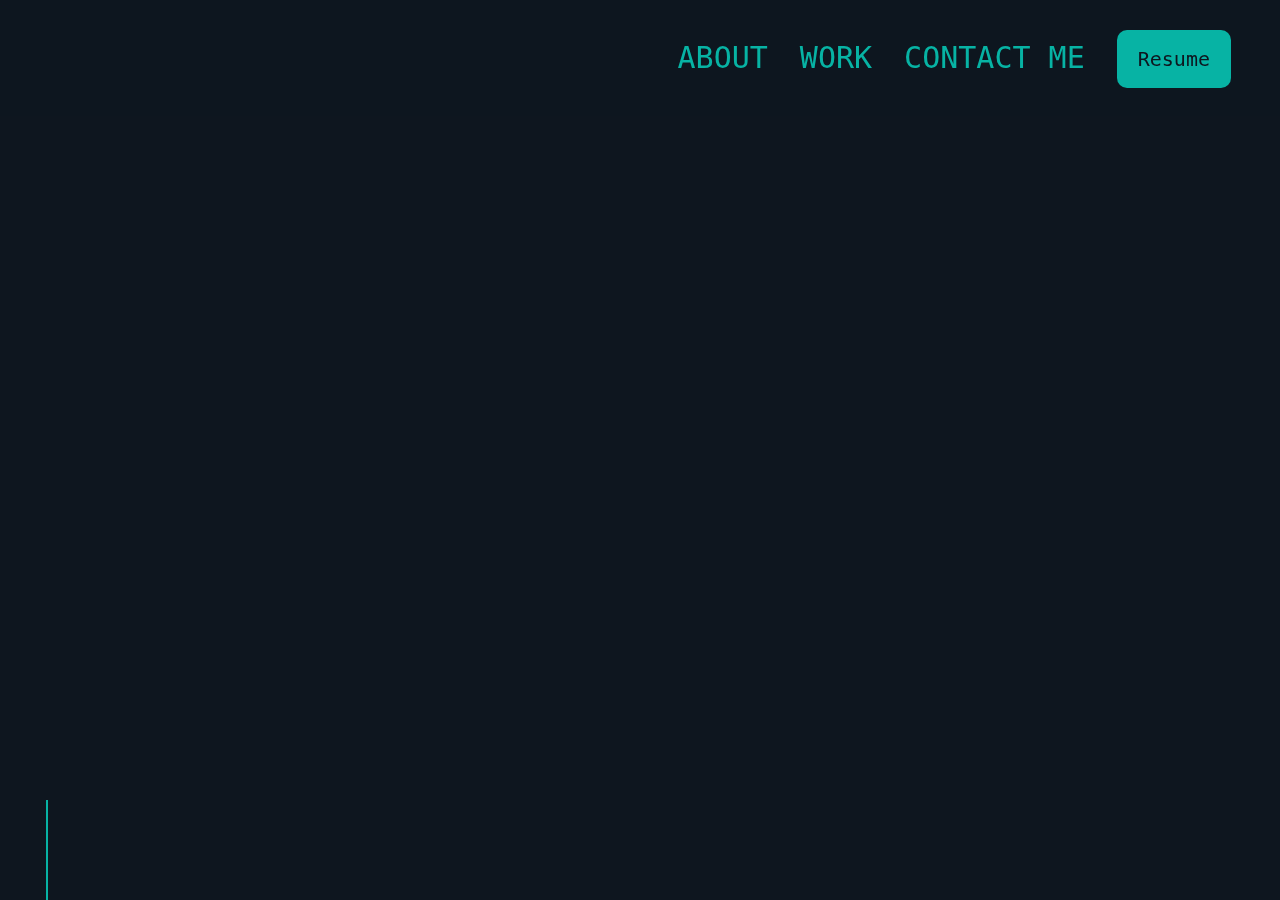
==== index.html @ 0bf62bd9 "Initial commit" ====
<!DOCTYPE html>
<html>
    <head>
        <link rel="import" href="imports/bootstrap_style.html">
        <link rel="stylesheet" href="style/style_full.css">
    </head>
    <body>
        <div id="header"></div>

        <div id="footer"></div>


        <!-- scripts go at the end of the body -->
        <script src="https://code.jquery.com/jquery-3.7.1.min.js"></script>
        <link ref="import" href="imports/bootstrap_js.html">
        <script>
            $(document).ready(function(){
                $("#header").load("header.html");
                $("#footer").load("footer.html");
            });
        </script>
    </body>
</html>
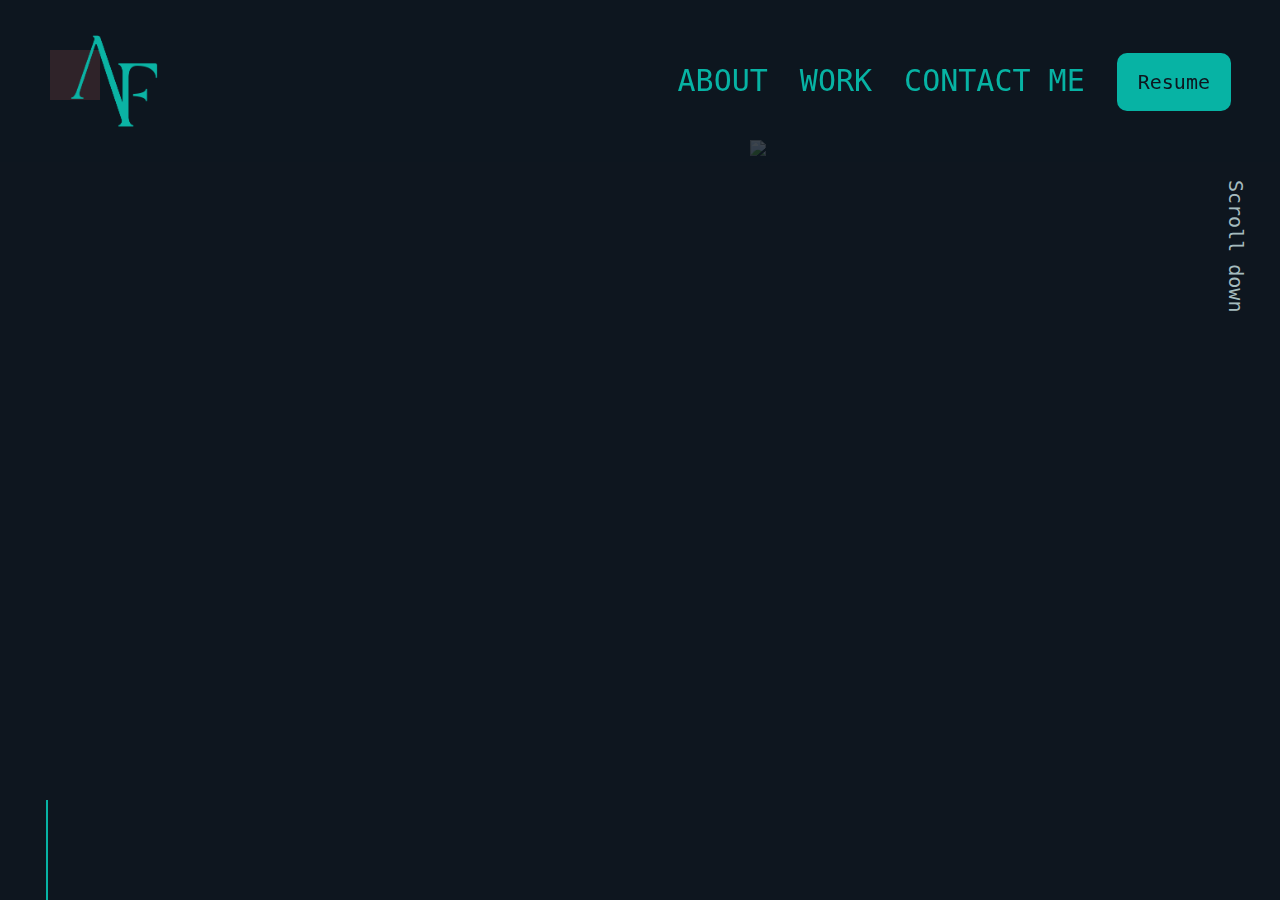
==== commit fc2526bc: "home" ====
--- a/index.html
+++ b/index.html
@@ -6,6 +6,37 @@
     </head>
     <body>
         <div id="header"></div>
+
+        <div class="container-fluid px-0 documento" role="document">
+            <div class="content">
+                <div class="box" id="yellowBox"></div>
+                <div class="box" id="redBox"></div>
+
+
+                <section class="scroll-section first-section">
+                    <div class="container homepage home-wrapper">
+                      <div class="row">
+                        <div class="col-md-7 col-12 order-md-0 order-1 d-flex flex-column justify-content-center">
+                          <h1 class="txt_primary mt-3 mb-3">Hi, I'm Alberto.</h1>
+                          <h5 id="textCarousel" class="subtitle">WEB DEVELOPER</h5>
+                          <div class="contact-btn-wrapper home-btn-wrapper">
+                            <a class="home-btn" href="/contact-me">Contact me</a>
+                          </div>
+                        </div>
+                        <div class="col-md-5 col-12 order-md-1 order-0">
+                          <img decoding="async" class="img-fluid" src="http://albertoformaggio.netsons.org/wp-content/uploads/2023/08/laptop-wave.webp">
+                        </div>
+                      </div>
+                    </div>
+                    <div class="scroll-container d-none d-lg-block">
+                      <div>
+                        <div class="scroll-msg">Scroll down</div>
+                        <noscript><img decoding="async" class="img-fluid scroll-img" src="http://albertoformaggio.netsons.org/wp-content/uploads/2022/08/freccia_giu.png"></noscript><img decoding="async" class=" lazy  img-fluid scroll-img" src='data:image/svg+xml,%3Csvg%20xmlns=%22http://www.w3.org/2000/svg%22%20viewBox=%220%200%20%20%22%3E%3C/svg%3E' data-src="http://albertoformaggio.netsons.org/wp-content/uploads/2022/08/freccia_giu.png">
+                      </div>
+                    </div>
+                </section>
+            </div>
+        </div>
 
         <div id="footer"></div>
 
@@ -18,6 +49,43 @@
                 $("#header").load("header.html");
                 $("#footer").load("footer.html");
             });
+
+            $(document).ready(function () {
+                $('body').addClass('loaded');
+            });
+        </script>
+
+        <script src="scripts/animate_boxes.js" type="text/javascript"></script>
+
+        <script>
+            $(document).ready(function(){
+            var words = ['WEB DEVELOPER','AI ADDICTED' , 'DREAMER', 'TRAVELER', 'COMPUTER ENGINEER', 'PROBLEM SOLVER'];
+            new AnimatedText(document.getElementById('textCarousel'),words,4000,20);
+            });
+
+
+            function AnimatedText(target,texts,changeInterval,updateInterval,onTextChanged){
+            var currentText=0;
+            var areaText=texts[0];
+            this.t1=setInterval(function(){
+                var c=parseInt(Math.random()*Math.max(texts[currentText].length,areaText.length));
+                var s=texts[currentText][c];
+                if(typeof s == 'undefined') s=" ";
+                while(areaText.length<c) areaText+=" ";
+                var newText=(areaText.slice(0,c)+s+areaText.slice(c+1)).trim();
+                var diff=!(newText==areaText);
+                areaText=newText;
+                if(onTextChanged&&diff) onTextChanged();
+                target.innerHTML=areaText.length==0?"&nbsp;":areaText;
+            }.bind(this),updateInterval?updateInterval:50);
+            this.t2=setInterval(function(){
+                currentText=parseInt(Math.random()*texts.length);
+            }.bind(this),changeInterval?changeInterval:4000);
+            }
+            AnimatedText.prototype={
+            constructor:AnimatedText,
+            stop:function(){clearInterval(this.t1);clearInterval(this.t2);}
+            };
         </script>
     </body>
 </html>--- a/style/style_full.css
+++ b/style/style_full.css
@@ -14776,12 +14776,13 @@
     left: -102%;
     z-index: 3;
     width: 100%;
+    font-size: 2.5rem;
 }
 
 .top-menu {
     color: white;
     background-color: var(--primaryc);
-    height: 200px;
+    height: 400px;
 }
 
 .hamburger-menu.active {
@@ -14801,13 +14802,13 @@
 
 .bar {
     display: block;
-    width: 40px;
-    margin: 5px 0;
+    width: 90px;
+    margin: 10px 0;
     -webkit-transition: all 0.3s ease;
     -o-transition: all 0.3s ease;
     transition: all 0.3s ease;
     background-color: white;
-    height: 3px;
+    height: 5px;
 }
 
 .hamburger.active .bar:nth-child(2) {
@@ -14815,15 +14816,15 @@
 }
 
 .hamburger.active .bar:nth-child(1) {
-    -webkit-transform: translateY(13px) rotate(45deg);
-    -o-transform: translateY(13px) rotate(45deg);
-    transform: translateY(13px) rotate(45deg);
+    -webkit-transform: translateY(25px) rotate(45deg);
+    -o-transform: translateY(25px) rotate(45deg);
+    transform: translateY(25px) rotate(45deg);
 }
 
 .hamburger.active .bar:nth-child(3) {
-    -webkit-transform: translateY(-13px) rotate(-45deg);
-    -o-transform: translateY(-13px) rotate(-45deg);
-    transform: translateY(-13px) rotate(-45deg);
+    -webkit-transform: translateY(-25px) rotate(-45deg);
+    -o-transform: translateY(-25px) rotate(-45deg);
+    transform: translateY(-25px) rotate(-45deg);
 }
 
 .home-wrapper h1 {
@@ -15033,7 +15034,7 @@
 
 .social-sidebar {
     width: 30px;
-    height: 200px;
+    height: 100px;
 }
 
 .left-sidebar .vertical-line {
@@ -15105,7 +15106,7 @@
 }
 @media (max-width: 1000px) {
     .logo {
-        height: 5.625rem;
+        height: 12rem;
     }
 }
 
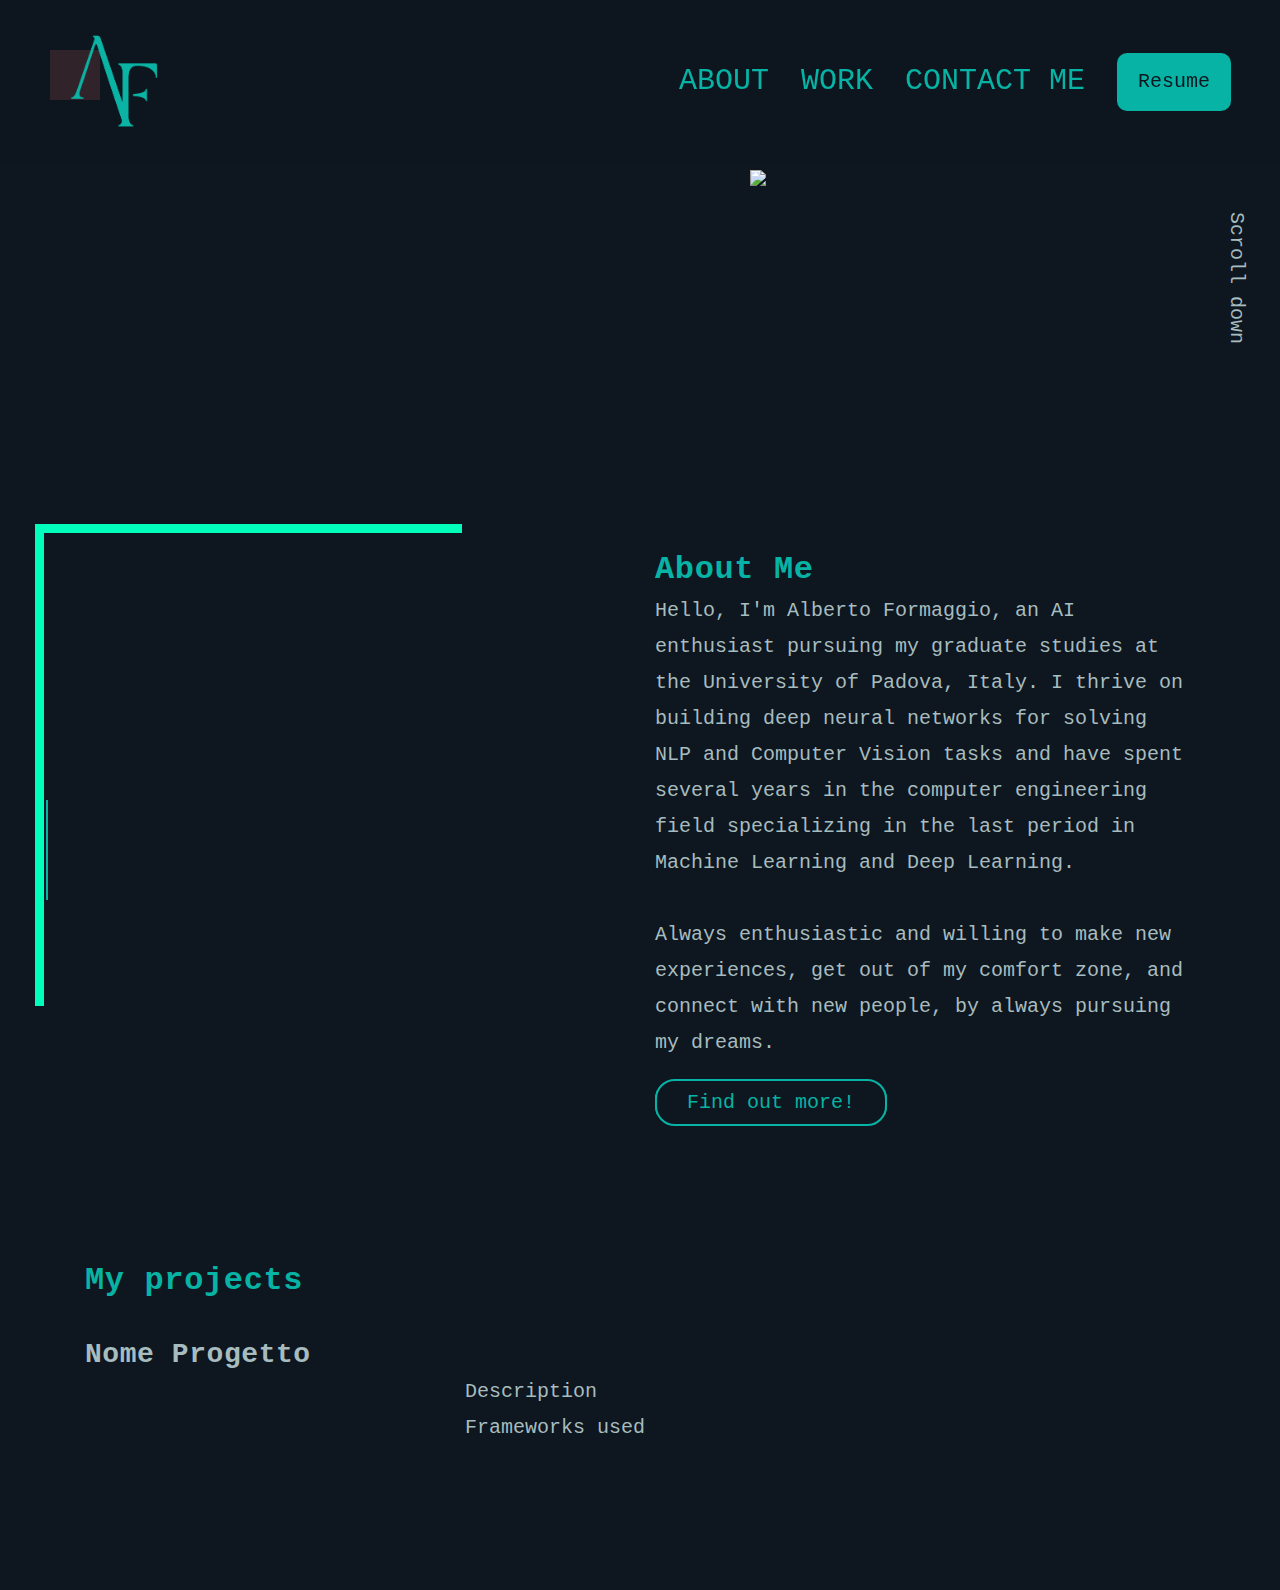
==== commit 196d664c: "Added new project section" ====
--- a/index.html
+++ b/index.html
@@ -35,6 +35,51 @@
                       </div>
                     </div>
                 </section>
+
+                <section class="scroll-section">
+                    <div class="container homepage">
+                      <div class="row">
+                        <div class="col-md-6 col-12 home-picture pb-4 pb-lg-0">
+                          <noscript><img decoding="async" src="http://albertoformaggio.netsons.org/wp-content/uploads/2023/08/AlbertoFormaggio.webp" class="img-fluid rounded-lg" loading="lazy"></noscript><img decoding="async" src='data:image/svg+xml,%3Csvg%20xmlns=%22http://www.w3.org/2000/svg%22%20viewBox=%220%200%20%20%22%3E%3C/svg%3E' data-src="http://albertoformaggio.netsons.org/wp-content/uploads/2023/08/AlbertoFormaggio.webp" class=" lazy  img-fluid rounded-lg" loading="lazy">
+                        </div>
+                        <div class="col-md-6 col-12 about-home d-flex flex-column justify-content-between">
+                          <h4 class="txt_primary">About Me</h4>
+                          <div>Hello, I'm Alberto Formaggio, an AI enthusiast pursuing my graduate studies at the University of Padova, Italy. I thrive on building deep neural networks for solving NLP and Computer Vision tasks and have spent several years in the computer engineering field specializing in the last period in Machine Learning and Deep Learning. <br />
+                <br />
+                Always enthusiastic and willing to make new experiences, get out of my comfort zone, and connect with new people, by always pursuing my dreams.</div>
+                          <div class="contact-btn-wrapper mt-3 mt-lg-4">
+                            <a class="home-btn" href="/about">Find out more!</a>
+                          </div>
+                        </div>
+                      </div>
+                    </div>
+                  </section>
+
+                  <section class="scroll-section">
+                    <div class="container homepage">
+                      <h4 class="txt_primary mb-5">My projects</h4>
+                        <div class="row">
+                          <div class="col-12">
+                            <h5>Nome Progetto</h5>
+                          </div>
+                          <div class="col-12 col-md-4">
+                            <img src="" class="img-fluid">
+                          </div>
+                          <div class="col-12 col-md-8">
+                            <div class="row">
+                              <div class="col-12">
+                                Description
+                              </div>
+                            </div>
+                            <div class="row">
+                              <div class="col-12">
+                                Frameworks used
+                              </div>
+                            </div>
+                          </div>
+                        </div>                          
+                    </div>
+                  </section>
             </div>
         </div>
 
@@ -48,10 +93,6 @@
             $(document).ready(function(){
                 $("#header").load("header.html");
                 $("#footer").load("footer.html");
-            });
-
-            $(document).ready(function () {
-                $('body').addClass('loaded');
             });
         </script>
 
@@ -87,5 +128,19 @@
             stop:function(){clearInterval(this.t1);clearInterval(this.t2);}
             };
         </script>
+
+        <script src="https://cdnjs.cloudflare.com/ajax/libs/scrollify/1.0.21/jquery.scrollify.min.js"></script>
+        <!--<script>
+
+            if($(window).width() >= 1100) {
+            $(function () {
+                $.scrollify({
+                section: "section",
+                offset: -150,
+                });
+            });
+            }
+
+        </script>-->
     </body>
 </html>--- a/style/style_full.css
+++ b/style/style_full.css
@@ -14685,11 +14685,13 @@
 }
 
 /* ############################° HOMEPAGE ############################### */
-@media (min-width: 800px) {
+@media (max-width: 1000px) {
     .home-wrapper {
         margin-top: 10%;
     }
-
+}
+
+@media (min-width: 1000px) {
     section {
         position: relative;
     }
@@ -14841,7 +14843,7 @@
     transform: translateY(300%);
 }
 
-.loaded .home-wrapper * {
+.documento .home-wrapper * {
     -webkit-animation: slideIn 0.6s cubic-bezier(0.54, 0.46, 0.54, 0.94) 1s forwards;
     -o-animation: slideIn 0.6s cubic-bezier(0.54, 0.46, 0.54, 0.94) 1s forwards;
     animation: slideIn 0.6s cubic-bezier(0.54, 0.46, 0.54, 0.94) 1s forwards;
@@ -15094,11 +15096,22 @@
     position: relative;
 }
 
-@media (max-width: 1000px) {
-    .scroll-section {
-        padding-bottom: 100px;
-    }
-}
+.scroll-section{
+    margin-bottom: 4rem;
+}
+
+@media (min-width: 768px){
+    .scroll-section{
+        margin-bottom: 6rem;
+    }
+}
+
+@media (min-width: 1024px){
+    .scroll-section{
+        margin-bottom: 9rem;
+    }
+}
+
 @media (min-width: 1000px) {
     .logo {
         height: 8.125rem;
@@ -15110,4 +15123,16 @@
     }
 }
 
+.first-section{padding-top:10rem}
+
+@media (max-width:1000px){.first-section{padding-top:7rem}}
+
 /*# sourceMappingURL=main.css.map*/
+
+.projects-list{
+    list-style: none;
+    margin: 0;
+    padding: 0;
+}
+
+
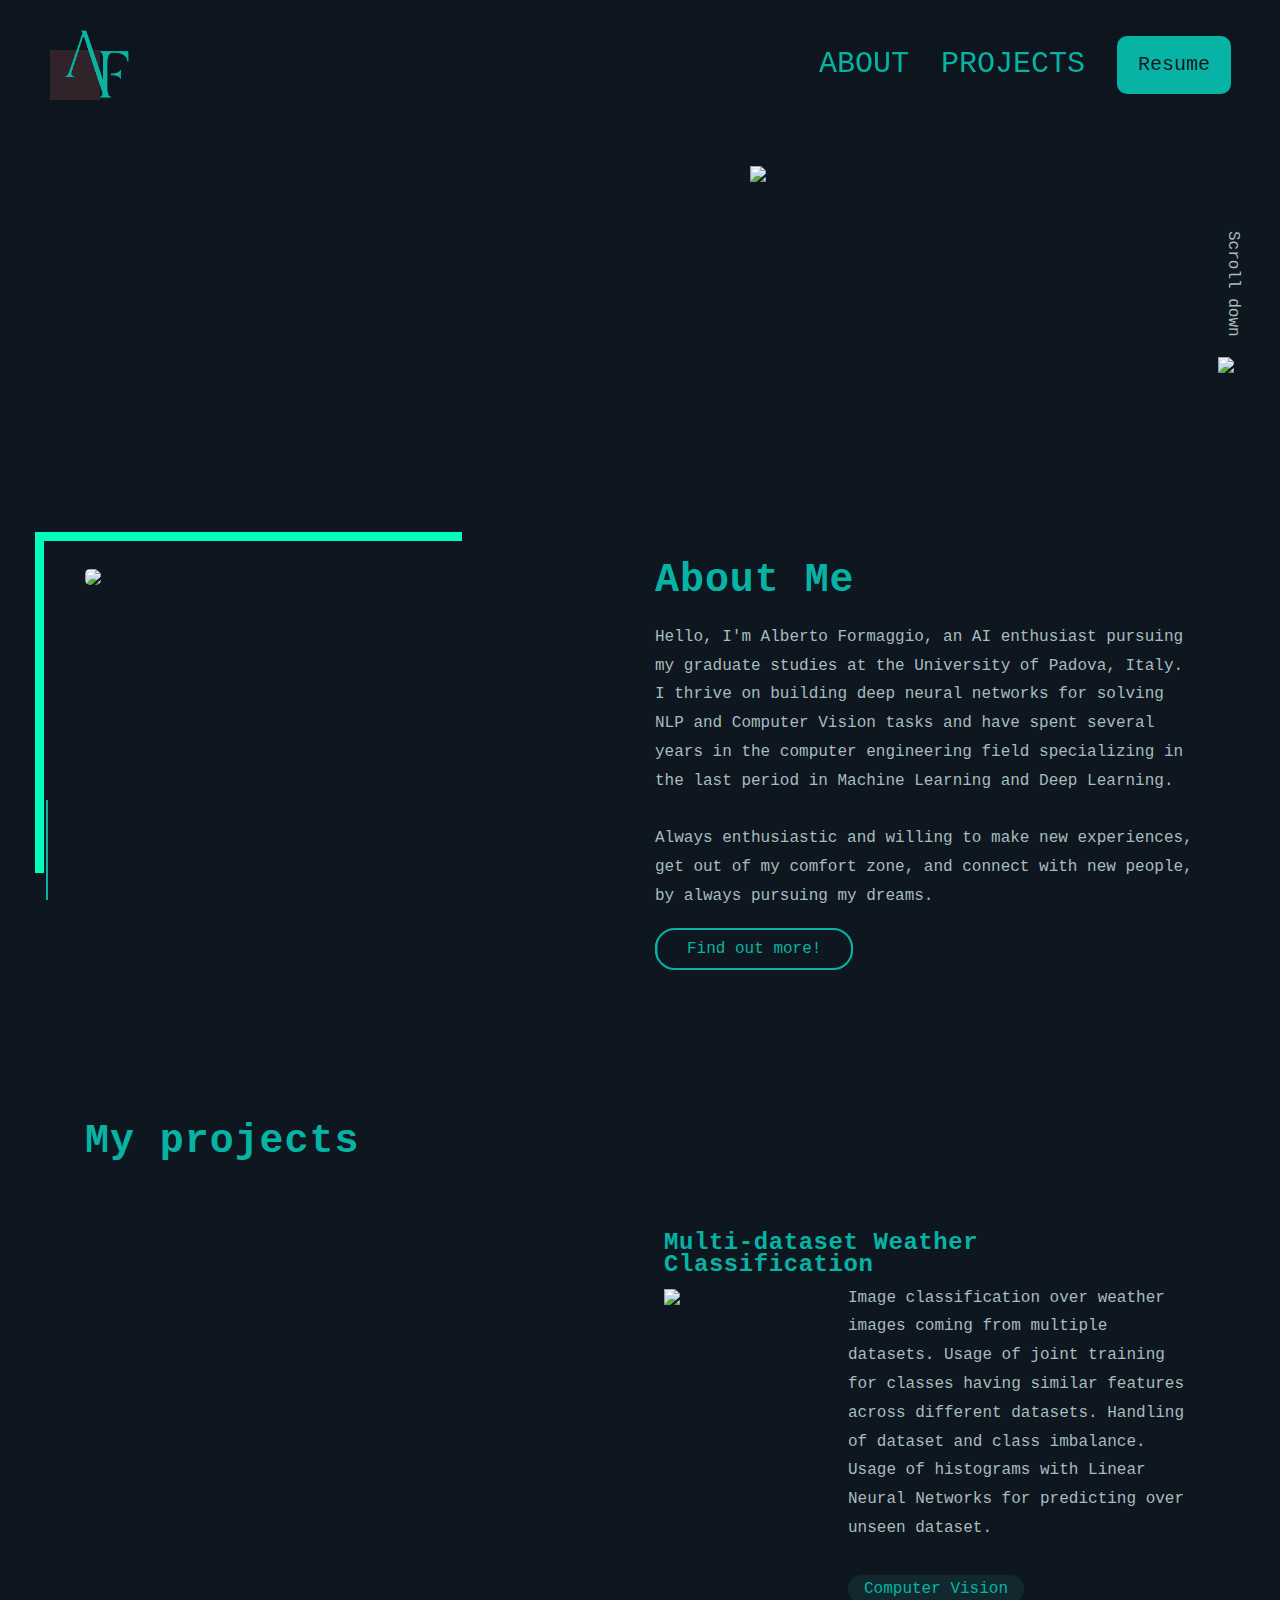
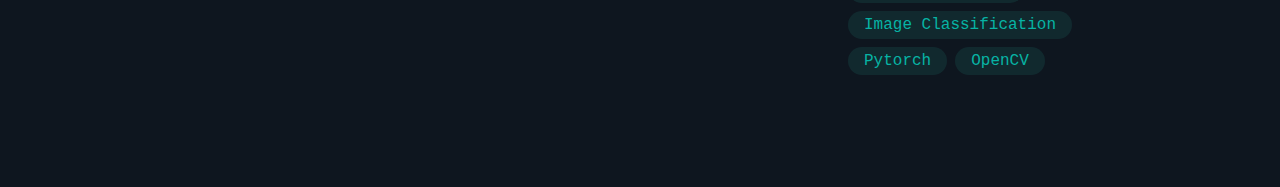
==== commit e65adc2c: "Added about page" ====
--- a/index.html
+++ b/index.html
@@ -1,10 +1,12 @@
 <!DOCTYPE html>
 <html>
     <head>
+        <meta name="viewport" content="width=device-width, initial-scale=1">
         <link rel="import" href="imports/bootstrap_style.html">
+        <link ref="import" href="imports/bootstrap_js.html">
         <link rel="stylesheet" href="style/style_full.css">
     </head>
-    <body>
+    <body class="font-sans">
         <div id="header"></div>
 
         <div class="container-fluid px-0 documento" role="document">
@@ -15,71 +17,89 @@
 
                 <section class="scroll-section first-section">
                     <div class="container homepage home-wrapper">
-                      <div class="row">
-                        <div class="col-md-7 col-12 order-md-0 order-1 d-flex flex-column justify-content-center">
-                          <h1 class="txt_primary mt-3 mb-3">Hi, I'm Alberto.</h1>
-                          <h5 id="textCarousel" class="subtitle">WEB DEVELOPER</h5>
-                          <div class="contact-btn-wrapper home-btn-wrapper">
-                            <a class="home-btn" href="/contact-me">Contact me</a>
-                          </div>
+                        <div class="row">
+                            <div class="col-md-7 col-12 order-md-0 order-1 d-flex flex-column justify-content-center">
+                                <h1 class="txt_primary mt-3 mb-3">Hi, I'm Alberto.</h1>
+                                <h5 id="textCarousel" class="subtitle">WEB DEVELOPER</h5>
+                                <div class="contact-btn-wrapper home-btn-wrapper">
+                                    <a class="home-btn" href="/contact-me">Contact me</a>
+                                </div>
+                            </div>
+                            <div class="col-md-5 col-12 order-md-1 order-0">
+                                <img decoding="async" class="img-fluid" src="resources/wave-drawing.webp">
+                            </div>
                         </div>
-                        <div class="col-md-5 col-12 order-md-1 order-0">
-                          <img decoding="async" class="img-fluid" src="http://albertoformaggio.netsons.org/wp-content/uploads/2023/08/laptop-wave.webp">
-                        </div>
-                      </div>
                     </div>
                     <div class="scroll-container d-none d-lg-block">
-                      <div>
-                        <div class="scroll-msg">Scroll down</div>
-                        <noscript><img decoding="async" class="img-fluid scroll-img" src="http://albertoformaggio.netsons.org/wp-content/uploads/2022/08/freccia_giu.png"></noscript><img decoding="async" class=" lazy  img-fluid scroll-img" src='data:image/svg+xml,%3Csvg%20xmlns=%22http://www.w3.org/2000/svg%22%20viewBox=%220%200%20%20%22%3E%3C/svg%3E' data-src="http://albertoformaggio.netsons.org/wp-content/uploads/2022/08/freccia_giu.png">
-                      </div>
+                        <div>
+                            <div class="scroll-msg">Scroll down</div>
+                            <noscript><img decoding="async" class="img-fluid scroll-img"
+                                           src="resources/freccia-giu.png"></noscript>
+                            <img decoding="async" class=" lazy  img-fluid scroll-img" src='resources/freccia-giu.png'
+                                 data-src="resources/freccia-giu.png">
+                        </div>
                     </div>
                 </section>
 
                 <section class="scroll-section">
                     <div class="container homepage">
-                      <div class="row">
-                        <div class="col-md-6 col-12 home-picture pb-4 pb-lg-0">
-                          <noscript><img decoding="async" src="http://albertoformaggio.netsons.org/wp-content/uploads/2023/08/AlbertoFormaggio.webp" class="img-fluid rounded-lg" loading="lazy"></noscript><img decoding="async" src='data:image/svg+xml,%3Csvg%20xmlns=%22http://www.w3.org/2000/svg%22%20viewBox=%220%200%20%20%22%3E%3C/svg%3E' data-src="http://albertoformaggio.netsons.org/wp-content/uploads/2023/08/AlbertoFormaggio.webp" class=" lazy  img-fluid rounded-lg" loading="lazy">
+                        <div class="row">
+                            <div class="col-md-6 col-12 home-picture pb-4 pb-lg-0">
+                                <img decoding="async" src="resources/AlbertoFormaggiofoto.webp"
+                                     class="img-fluid rounded-lg" loading="lazy">
+                            </div>
+                            <div class="col-md-6 col-12 about-home d-flex flex-column justify-content-between">
+                                <h3 class="txt_primary mb-4">About Me</h3>
+                                <div>Hello, I'm Alberto Formaggio, an AI enthusiast pursuing my graduate studies at the
+                                    University of Padova, Italy. I thrive on building deep neural networks for solving
+                                    NLP and Computer Vision tasks and have spent several years in the computer
+                                    engineering field specializing in the last period in Machine Learning and Deep
+                                    Learning. <br/>
+                                    <br/>
+                                    Always enthusiastic and willing to make new experiences, get out of my comfort zone,
+                                    and connect with new people, by always pursuing my dreams.
+                                </div>
+                                <div class="contact-btn-wrapper mt-3 mt-lg-4">
+                                    <a class="home-btn" href="about.html">Find out more!</a>
+                                </div>
+                            </div>
                         </div>
-                        <div class="col-md-6 col-12 about-home d-flex flex-column justify-content-between">
-                          <h4 class="txt_primary">About Me</h4>
-                          <div>Hello, I'm Alberto Formaggio, an AI enthusiast pursuing my graduate studies at the University of Padova, Italy. I thrive on building deep neural networks for solving NLP and Computer Vision tasks and have spent several years in the computer engineering field specializing in the last period in Machine Learning and Deep Learning. <br />
-                <br />
-                Always enthusiastic and willing to make new experiences, get out of my comfort zone, and connect with new people, by always pursuing my dreams.</div>
-                          <div class="contact-btn-wrapper mt-3 mt-lg-4">
-                            <a class="home-btn" href="/about">Find out more!</a>
-                          </div>
+                    </div>
+                </section>
+
+                <section class="scroll-section mb-5">
+                    <div class="container homepage">
+                        <h3 class="txt_primary mb-5">My projects</h3>
+
+                        <!-- START OF COLUMN 1 -->
+                        <div class="row">
+                            <div class="col-12 col-md-6 px-4">
+                                <div id="project_1"></div>
+                            </div>
+                            <div class="col-12 col-md-6 px-4">
+                                <div id="project_2"></div>
+                            </div>
                         </div>
-                      </div>
+
+                        <div class="row">
+                            <div class="col-12 col-md-6 px-4">
+                                <div id="project_3"></div>
+                            </div>
+                            <div class="col-12 col-md-6 px-4">
+                                <div id="project_4"></div>
+                            </div>
+                        </div>
+
+                        <div class="row">
+                            <div class="col-12 col-md-6 px-4">
+                                <div id="project_5"></div>
+                            </div>
+                            <div class="col-12 col-md-6 px-4">
+                                <div id="project_6"></div>
+                            </div>
+                        </div>
                     </div>
-                  </section>
-
-                  <section class="scroll-section">
-                    <div class="container homepage">
-                      <h4 class="txt_primary mb-5">My projects</h4>
-                        <div class="row">
-                          <div class="col-12">
-                            <h5>Nome Progetto</h5>
-                          </div>
-                          <div class="col-12 col-md-4">
-                            <img src="" class="img-fluid">
-                          </div>
-                          <div class="col-12 col-md-8">
-                            <div class="row">
-                              <div class="col-12">
-                                Description
-                              </div>
-                            </div>
-                            <div class="row">
-                              <div class="col-12">
-                                Frameworks used
-                              </div>
-                            </div>
-                          </div>
-                        </div>                          
-                    </div>
-                  </section>
+                </section>
             </div>
         </div>
 
@@ -88,44 +108,53 @@
 
         <!-- scripts go at the end of the body -->
         <script src="https://code.jquery.com/jquery-3.7.1.min.js"></script>
-        <link ref="import" href="imports/bootstrap_js.html">
         <script>
-            $(document).ready(function(){
+            $(document).ready(function () {
                 $("#header").load("header.html");
                 $("#footer").load("footer.html");
+                $("#project_1").load("index_subsections/project_1.html");
+                $("#project_2").load("index_subsections/project_2.html");
+                $("#project_3").load("index_subsections/project_3.html");
+                $("#project_4").load("index_subsections/project_4.html");
+                $("#project_5").load("index_subsections/project_5.html");
+                $("#project_6").load("index_subsections/project_6.html");
             });
         </script>
 
         <script src="scripts/animate_boxes.js" type="text/javascript"></script>
 
         <script>
-            $(document).ready(function(){
-            var words = ['WEB DEVELOPER','AI ADDICTED' , 'DREAMER', 'TRAVELER', 'COMPUTER ENGINEER', 'PROBLEM SOLVER'];
-            new AnimatedText(document.getElementById('textCarousel'),words,4000,20);
+            $(document).ready(function () {
+                var words = ['AI ADDICTED', 'DREAMER', 'COMPUTER ENGINEER', 'PROBLEM SOLVER', 'DATA SCIENTIST'];
+                new AnimatedText(document.getElementById('textCarousel'), words, 4000, 20);
             });
 
 
-            function AnimatedText(target,texts,changeInterval,updateInterval,onTextChanged){
-            var currentText=0;
-            var areaText=texts[0];
-            this.t1=setInterval(function(){
-                var c=parseInt(Math.random()*Math.max(texts[currentText].length,areaText.length));
-                var s=texts[currentText][c];
-                if(typeof s == 'undefined') s=" ";
-                while(areaText.length<c) areaText+=" ";
-                var newText=(areaText.slice(0,c)+s+areaText.slice(c+1)).trim();
-                var diff=!(newText==areaText);
-                areaText=newText;
-                if(onTextChanged&&diff) onTextChanged();
-                target.innerHTML=areaText.length==0?"&nbsp;":areaText;
-            }.bind(this),updateInterval?updateInterval:50);
-            this.t2=setInterval(function(){
-                currentText=parseInt(Math.random()*texts.length);
-            }.bind(this),changeInterval?changeInterval:4000);
+            function AnimatedText(target, texts, changeInterval, updateInterval, onTextChanged) {
+                var currentText = 0;
+                var areaText = texts[0];
+                this.t1 = setInterval(function () {
+                    var c = parseInt(Math.random() * Math.max(texts[currentText].length, areaText.length));
+                    var s = texts[currentText][c];
+                    if (typeof s == 'undefined') s = " ";
+                    while (areaText.length < c) areaText += " ";
+                    var newText = (areaText.slice(0, c) + s + areaText.slice(c + 1)).trim();
+                    var diff = !(newText == areaText);
+                    areaText = newText;
+                    if (onTextChanged && diff) onTextChanged();
+                    target.innerHTML = areaText.length == 0 ? "&nbsp;" : areaText;
+                }.bind(this), updateInterval ? updateInterval : 50);
+                this.t2 = setInterval(function () {
+                    currentText = parseInt(Math.random() * texts.length);
+                }.bind(this), changeInterval ? changeInterval : 4000);
             }
-            AnimatedText.prototype={
-            constructor:AnimatedText,
-            stop:function(){clearInterval(this.t1);clearInterval(this.t2);}
+
+            AnimatedText.prototype = {
+                constructor: AnimatedText,
+                stop: function () {
+                    clearInterval(this.t1);
+                    clearInterval(this.t2);
+                }
             };
         </script>
 
--- a/style/style_full.css
+++ b/style/style_full.css
@@ -73,8 +73,8 @@
 body {
     margin: 0;
     font-family: -apple-system, BlinkMacSystemFont, "Segoe UI", Roboto, "Helvetica Neue", Arial, "Noto Sans", sans-serif, "Apple Color Emoji", "Segoe UI Emoji", "Segoe UI Symbol", "Noto Color Emoji";
-    font-size: 20px;
-    font-weight: 500;
+    font-size: 1rem;
+    font-weight: 400;
     line-height: 1.8;
     color: #515468;
     text-align: left;
@@ -13761,7 +13761,7 @@
     font-style: normal;
     font-weight: 400;
     font-size: 20px;
-    line-height: 45px;
+    line-height: 30px;
 }
 
 /* line 5, resources/assets/styles/components/_comments.scss */
@@ -13951,6 +13951,7 @@
     height: inherit;
 }
 
+
 * {
     font-family: "Zilla Slab", monospace !important;
 }
@@ -14053,14 +14054,14 @@
     border-radius: 50%;
     z-index: 5;
     text-align: center;
-    padding-top: 8px;
+    padding-top: 0.8rem;
     border: solid 1px var(--primaryc);
 }
 
 .timeline li .mycard {
     position: relative;
     bottom: 15px;
-    width: 400px;
+    width: 500px;
     color: var(--background) !important;
     border-radius: 10px;
 }
@@ -14118,7 +14119,7 @@
     }
 }
 .timeline li:nth-child(even) .mycard {
-    left: -460px;
+    left: -560px;
 }
 
 .timeline li:nth-child(even) .mycard::before {
@@ -14778,13 +14779,13 @@
     left: -102%;
     z-index: 3;
     width: 100%;
-    font-size: 2.5rem;
+    font-size: 1.5rem;
 }
 
 .top-menu {
     color: white;
     background-color: var(--primaryc);
-    height: 400px;
+    height: 250px;
 }
 
 .hamburger-menu.active {
@@ -14804,13 +14805,13 @@
 
 .bar {
     display: block;
-    width: 90px;
-    margin: 10px 0;
+    width: 60px;
+    margin: 7px 0;
     -webkit-transition: all 0.3s ease;
     -o-transition: all 0.3s ease;
     transition: all 0.3s ease;
     background-color: white;
-    height: 5px;
+    height: 3px;
 }
 
 .hamburger.active .bar:nth-child(2) {
@@ -14818,15 +14819,15 @@
 }
 
 .hamburger.active .bar:nth-child(1) {
-    -webkit-transform: translateY(25px) rotate(45deg);
-    -o-transform: translateY(25px) rotate(45deg);
-    transform: translateY(25px) rotate(45deg);
+    -webkit-transform: translateY(15px) rotate(45deg);
+    -o-transform: translateY(15px) rotate(45deg);
+    transform: translateY(15px) rotate(45deg);
 }
 
 .hamburger.active .bar:nth-child(3) {
-    -webkit-transform: translateY(-25px) rotate(-45deg);
-    -o-transform: translateY(-25px) rotate(-45deg);
-    transform: translateY(-25px) rotate(-45deg);
+    -webkit-transform: translateY(-19px) rotate(-45deg);
+    -o-transform: translateY(-19px) rotate(-45deg);
+    transform: translateY(-19.px) rotate(-45deg);
 }
 
 .home-wrapper h1 {
@@ -15097,35 +15098,30 @@
 }
 
 .scroll-section{
-    margin-bottom: 4rem;
+    margin-bottom: 7rem;
 }
 
 @media (min-width: 768px){
     .scroll-section{
-        margin-bottom: 6rem;
+        margin-bottom: 8rem;
     }
 }
 
 @media (min-width: 1024px){
     .scroll-section{
-        margin-bottom: 9rem;
+        margin-bottom: 10rem;
     }
 }
 
 @media (min-width: 1000px) {
     .logo {
-        height: 8.125rem;
-    }
-}
-@media (max-width: 1000px) {
-    .logo {
-        height: 12rem;
+        height: 6rem;
     }
 }
 
 .first-section{padding-top:10rem}
 
-@media (max-width:1000px){.first-section{padding-top:7rem}}
+@media (max-width:1000px){.first-section{padding-top:5rem}}
 
 /*# sourceMappingURL=main.css.map*/
 
@@ -15135,4 +15131,40 @@
     padding: 0;
 }
 
-
+.no-style-list{
+    list-style: none;
+    margin: 0;
+    padding: 0;
+}
+
+.skill-object{
+    line-height: 1.25rem;
+    background-color: rgba(45, 212, 191, .1);
+    border-radius: 9999px;
+}
+
+.project-box:hover{
+    box-shadow: 0 0 8px 8px rgba(148,163,184,0.1);
+    transform: translateY(-5px) translateX(-5px);
+    border-radius: 20px;
+    background-color: #151c26;
+}
+
+a.fill-div {
+    display: block;
+    height: 100%;
+    width: 100%;
+    text-decoration: none;
+}
+
+a.nostyle:link {
+    text-decoration: inherit;
+    color: inherit;
+    cursor: pointer;
+}
+
+a.nostyle:visited {
+    text-decoration: inherit;
+    color: inherit;
+    cursor: pointer;
+}
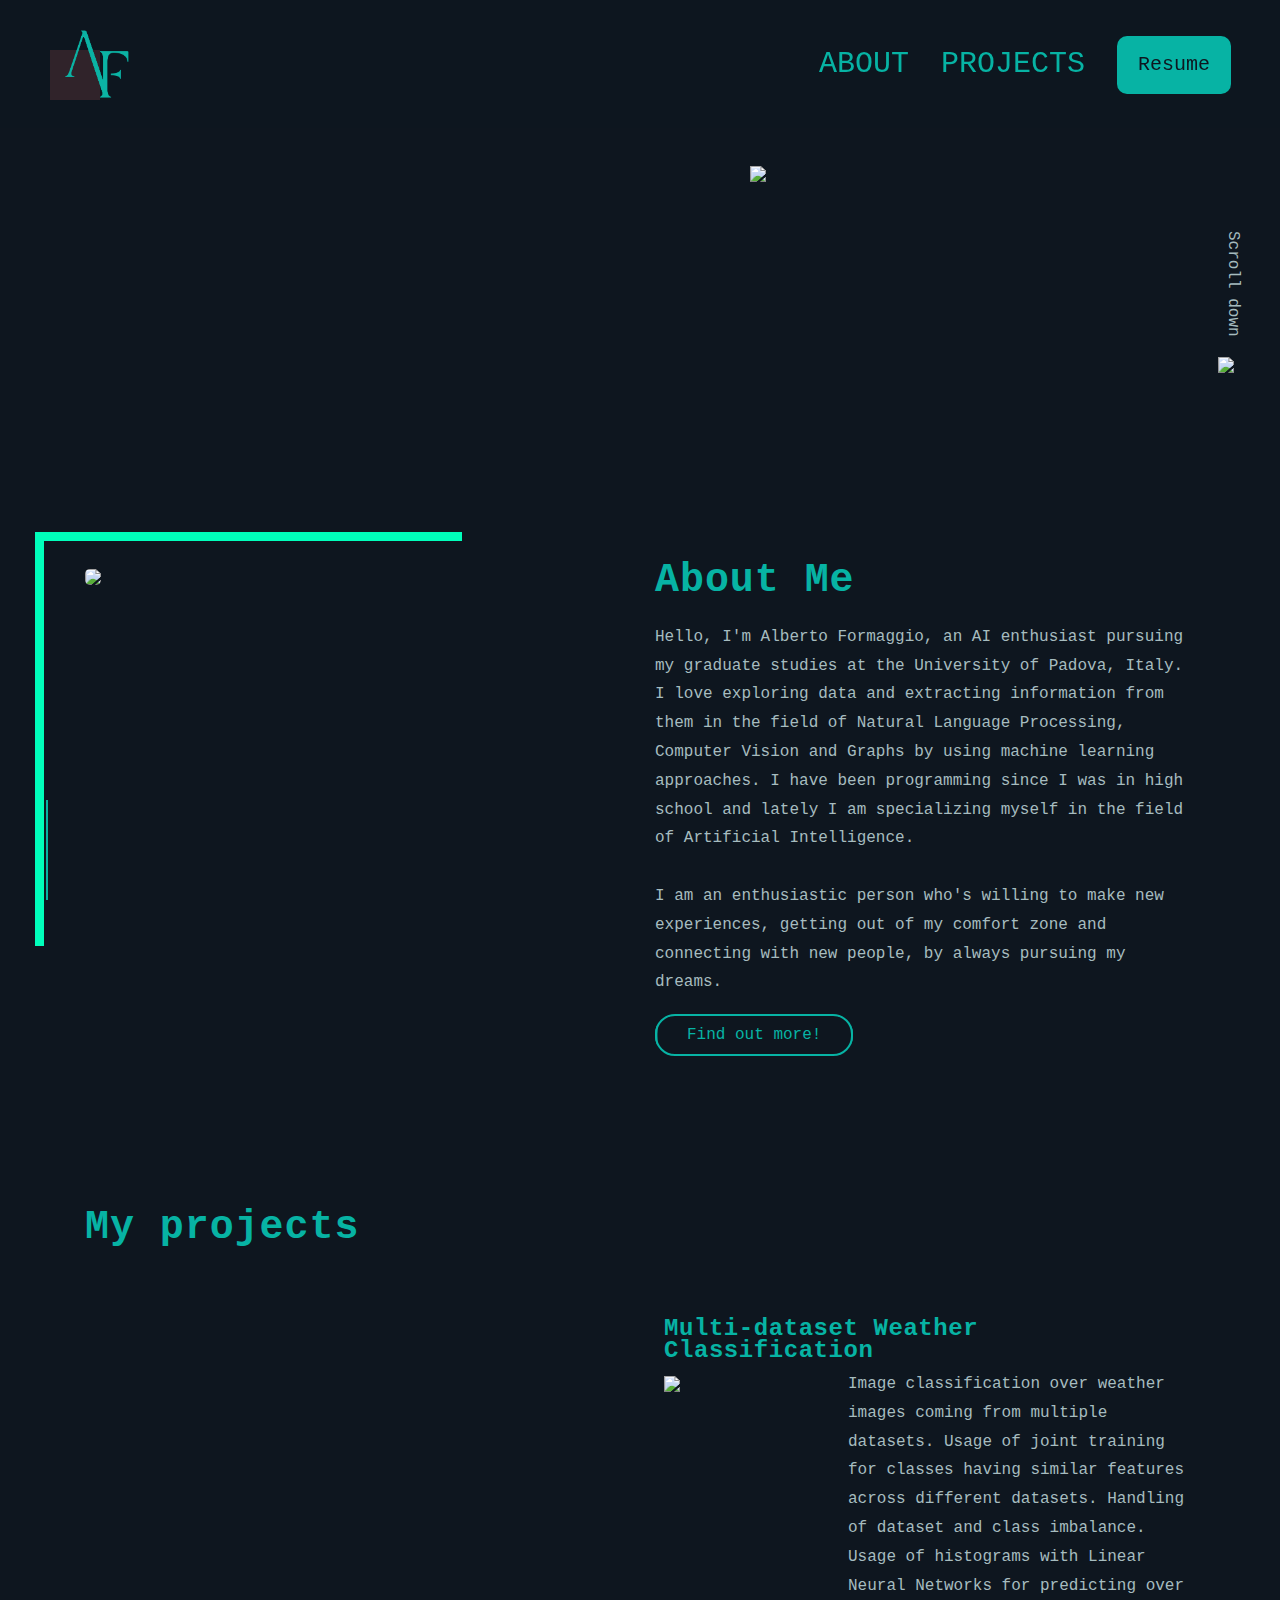
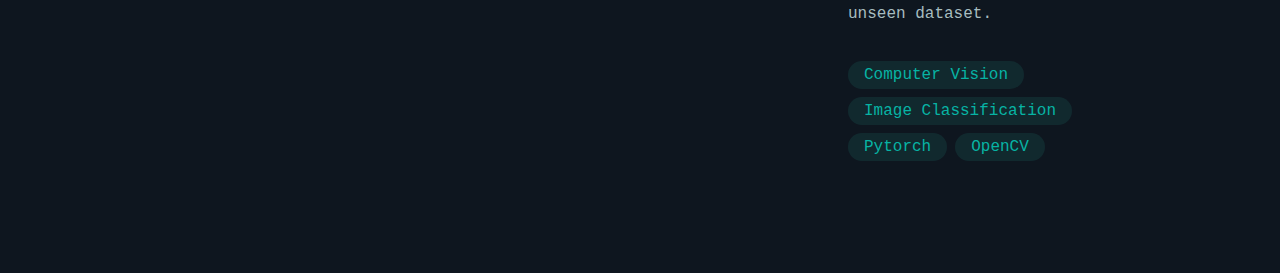
==== commit d40cd761: "Updated About Me" ====
--- a/index.html
+++ b/index.html
@@ -1,12 +1,13 @@
 <!DOCTYPE html>
 <html>
     <head>
+        <title>Alberto Formaggio</title>
         <meta name="viewport" content="width=device-width, initial-scale=1">
         <link rel="import" href="imports/bootstrap_style.html">
         <link ref="import" href="imports/bootstrap_js.html">
         <link rel="stylesheet" href="style/style_full.css">
     </head>
-    <body class="font-sans">
+    <body>
         <div id="header"></div>
 
         <div class="container-fluid px-0 documento" role="document">
@@ -51,13 +52,12 @@
                             <div class="col-md-6 col-12 about-home d-flex flex-column justify-content-between">
                                 <h3 class="txt_primary mb-4">About Me</h3>
                                 <div>Hello, I'm Alberto Formaggio, an AI enthusiast pursuing my graduate studies at the
-                                    University of Padova, Italy. I thrive on building deep neural networks for solving
-                                    NLP and Computer Vision tasks and have spent several years in the computer
-                                    engineering field specializing in the last period in Machine Learning and Deep
-                                    Learning. <br/>
+                                    University of Padova, Italy. I love exploring data and extracting information from them in the field of Natural Language Processing, 
+                                    Computer Vision and Graphs by using machine learning approaches.
+                                    I have been programming since I was in high school and lately I am specializing myself in the field of Artificial Intelligence. <br/>
                                     <br/>
-                                    Always enthusiastic and willing to make new experiences, get out of my comfort zone,
-                                    and connect with new people, by always pursuing my dreams.
+                                    I am an enthusiastic person who's willing to make new experiences, getting out of my comfort zone
+                                    and connecting with new people, by always pursuing my dreams.
                                 </div>
                                 <div class="contact-btn-wrapper mt-3 mt-lg-4">
                                     <a class="home-btn" href="about.html">Find out more!</a>
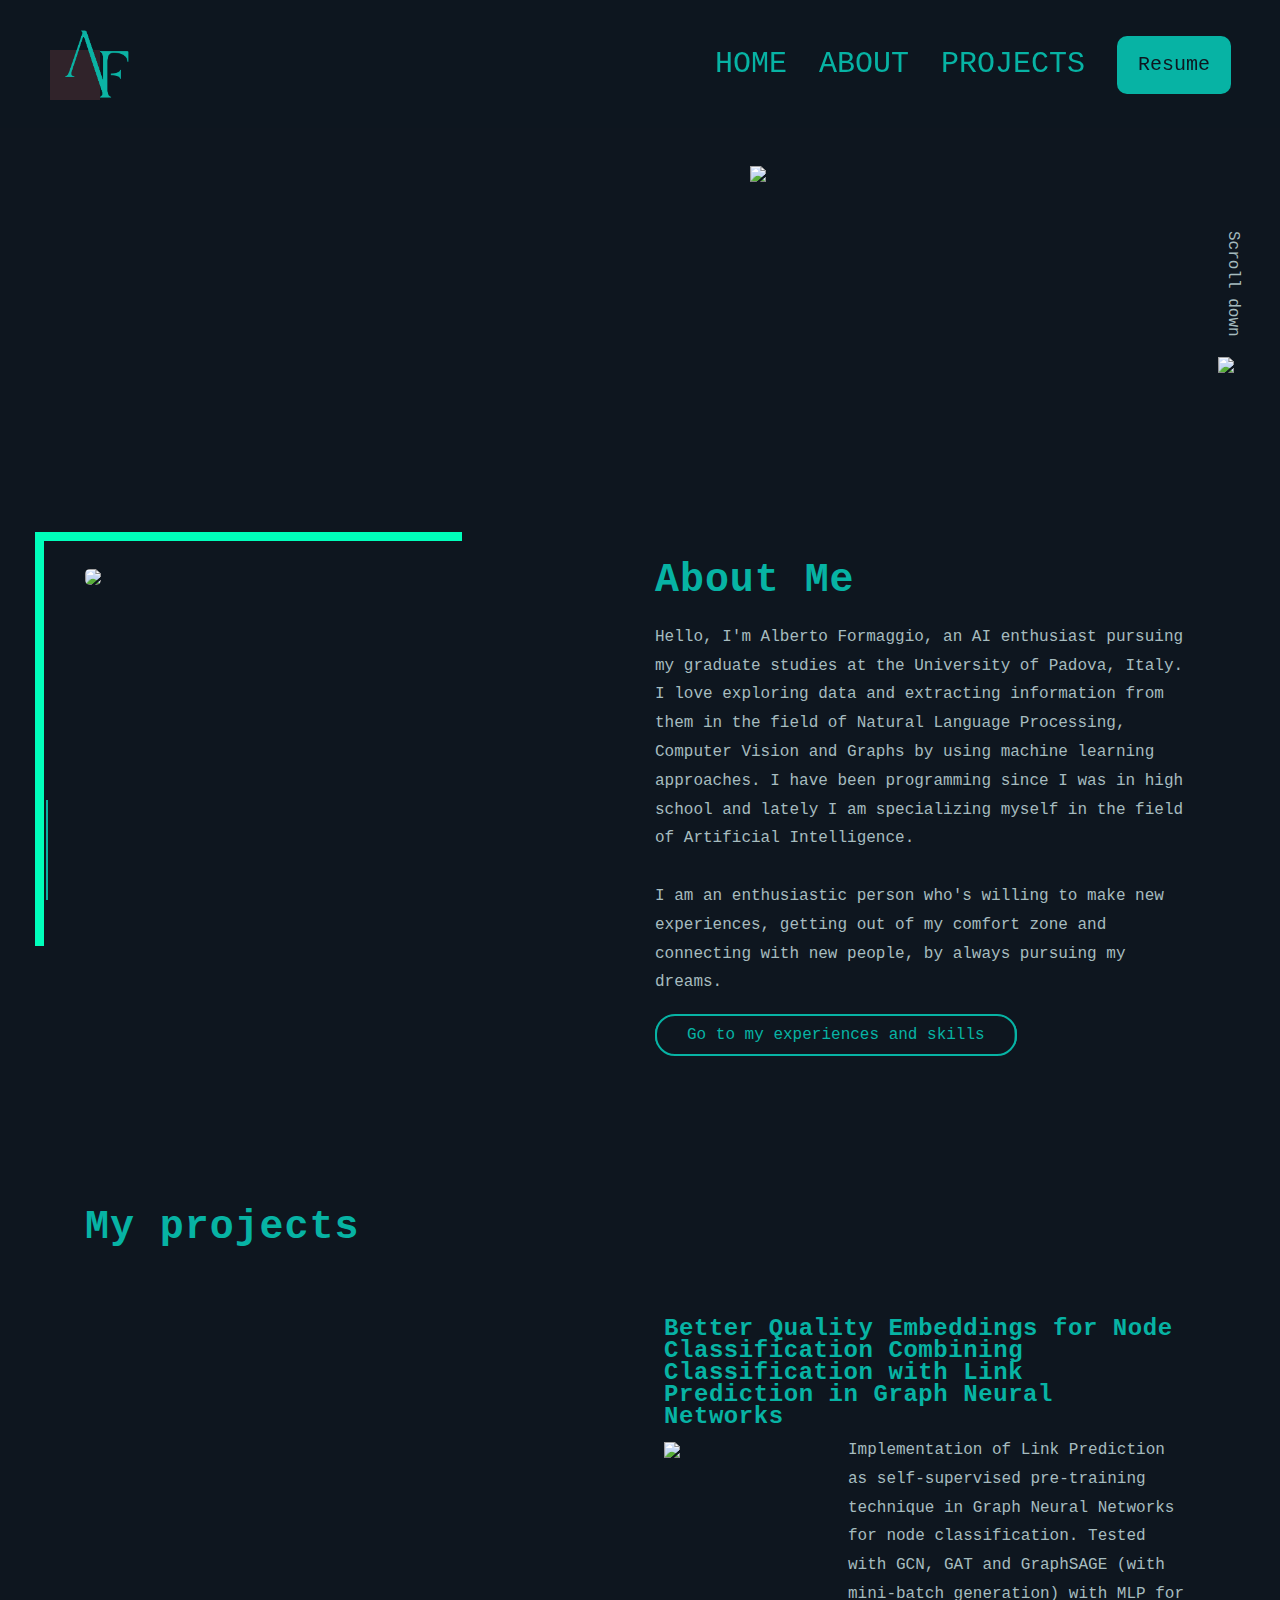
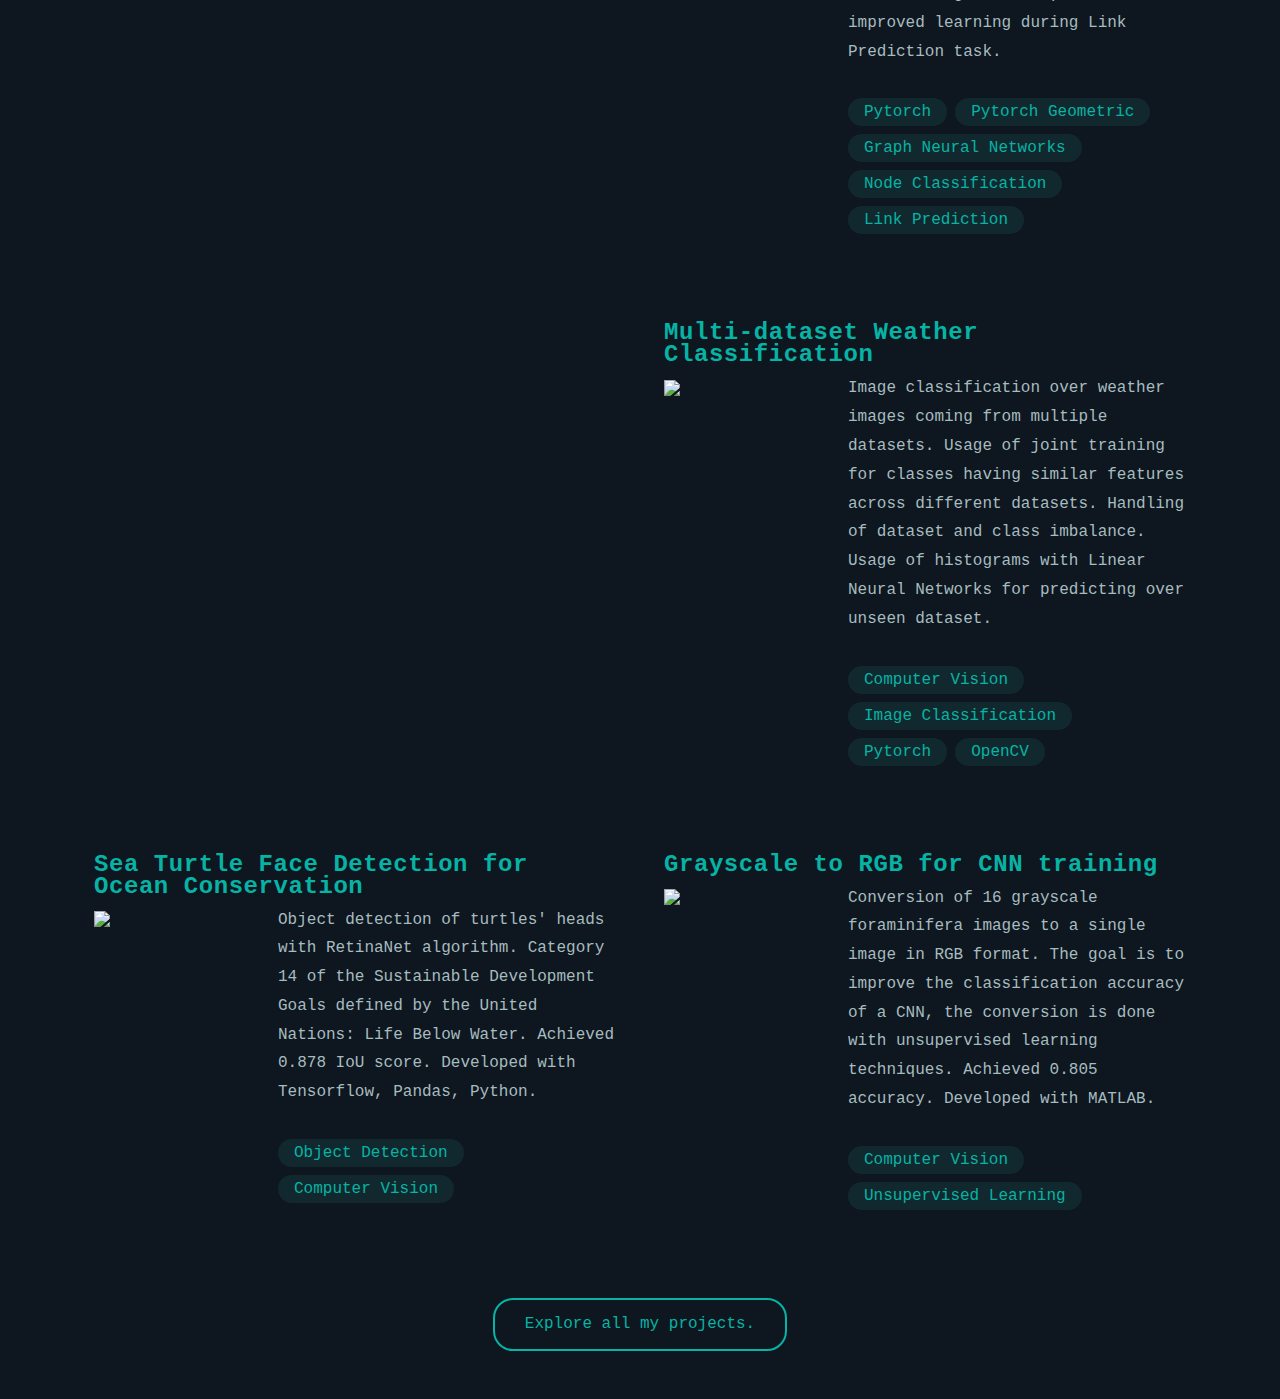
==== commit 1849894a: "Added projects page" ====
--- a/index.html
+++ b/index.html
@@ -23,7 +23,7 @@
                                 <h1 class="txt_primary mt-3 mb-3">Hi, I'm Alberto.</h1>
                                 <h5 id="textCarousel" class="subtitle">WEB DEVELOPER</h5>
                                 <div class="contact-btn-wrapper home-btn-wrapper">
-                                    <a class="home-btn" href="/contact-me">Contact me</a>
+                                    <a class="home-btn" href="mailto:alb.formaggio@gmail.com" target="_blank">Contact Me!</a>
                                 </div>
                             </div>
                             <div class="col-md-5 col-12 order-md-1 order-0">
@@ -60,7 +60,7 @@
                                     and connecting with new people, by always pursuing my dreams.
                                 </div>
                                 <div class="contact-btn-wrapper mt-3 mt-lg-4">
-                                    <a class="home-btn" href="about.html">Find out more!</a>
+                                    <a class="home-btn" href="about.html">Go to my experiences and skills</a>
                                 </div>
                             </div>
                         </div>
@@ -96,6 +96,13 @@
                             </div>
                             <div class="col-12 col-md-6 px-4">
                                 <div id="project_6"></div>
+                            </div>
+                        </div>
+                        <div class="row">
+                            <div class="col-12">
+                                <div class="contact-btn-wrapper mt-3 mt-lg-4 d-flex justify-content-center">
+                                    <a class="home-btn" href="about.html">Explore all my projects.</a>
+                                </div>
                             </div>
                         </div>
                     </div>
@@ -159,17 +166,5 @@
         </script>
 
         <script src="https://cdnjs.cloudflare.com/ajax/libs/scrollify/1.0.21/jquery.scrollify.min.js"></script>
-        <!--<script>
-
-            if($(window).width() >= 1100) {
-            $(function () {
-                $.scrollify({
-                section: "section",
-                offset: -150,
-                });
-            });
-            }
-
-        </script>-->
     </body>
 </html>--- a/style/style_full.css
+++ b/style/style_full.css
@@ -13855,6 +13855,7 @@
     left: 0;
     width: 100%;
     z-index: 990;
+    transition: transform 0.3s;
 }
 
 .container-logo {
@@ -14286,6 +14287,40 @@
         background-color: #e38c34;
     }
 }
+
+.liste-active .bg_red {
+    -webkit-animation: fadeInTitleRed 2s;
+    -o-animation: fadeInTitleRed 2s;
+    animation: fadeInTitleRed 2s;
+}
+
+@-webkit-keyframes fadeInTitleRed {
+    0% {
+        background-color: var(--background);
+    }
+    100% {
+        background-color: #f24741;
+    }
+}
+
+@-o-keyframes fadeInTitleRed {
+    0% {
+        background-color: var(--background);
+    }
+    100% {
+        background-color: #f24741;
+    }
+}
+
+@keyframes fadeInTitleRed {
+    0% {
+        background-color: var(--background);
+    }
+    100% {
+        background-color: #f24741;
+    }
+}
+
 .liste-active .bg_green {
     -webkit-animation: fadeInTitleGreen 2s;
     -o-animation: fadeInTitleGreen 2s;
@@ -14426,12 +14461,12 @@
 /*  ###############################   CONTACT ME   ################################*/
 @media (min-width: 1000px) {
     .main-margin {
-        margin-top: 12rem;
+        margin-top: 10rem;
     }
 }
 @media (max-width: 1000px) {
     .main-margin {
-        margin-top: 5rem;
+        margin-top: 9rem;
     }
 }
 /* line 7, node_modules/bootstrap/scss/_buttons.scss */
@@ -14461,6 +14496,10 @@
 .form-btn:hover {
     color: #212529 !important;
     text-decoration: none !important;
+}
+
+.txt-primary-hover{
+    color: var(--primarychover);
 }
 
 /* line 60, node_modules/bootstrap/scss/_buttons.scss */
@@ -14904,6 +14943,9 @@
     z-index: 100;
 }
 
+@media (max-width:1000px){.box{display:none}}
+
+
 #yellowBox {
     background-color: rgba(223, 223, 102, 0.5);
 }
@@ -15037,7 +15079,7 @@
 
 .social-sidebar {
     width: 30px;
-    height: 100px;
+    height: 140px;
 }
 
 .left-sidebar .vertical-line {
@@ -15168,3 +15210,15 @@
     color: inherit;
     cursor: pointer;
 }
+
+.color-white{
+    color: var(--white);
+}
+
+.job-description-list li{
+    list-style-type: circle;
+}
+
+.hide-nav{
+    transform: translateY(-100%);
+}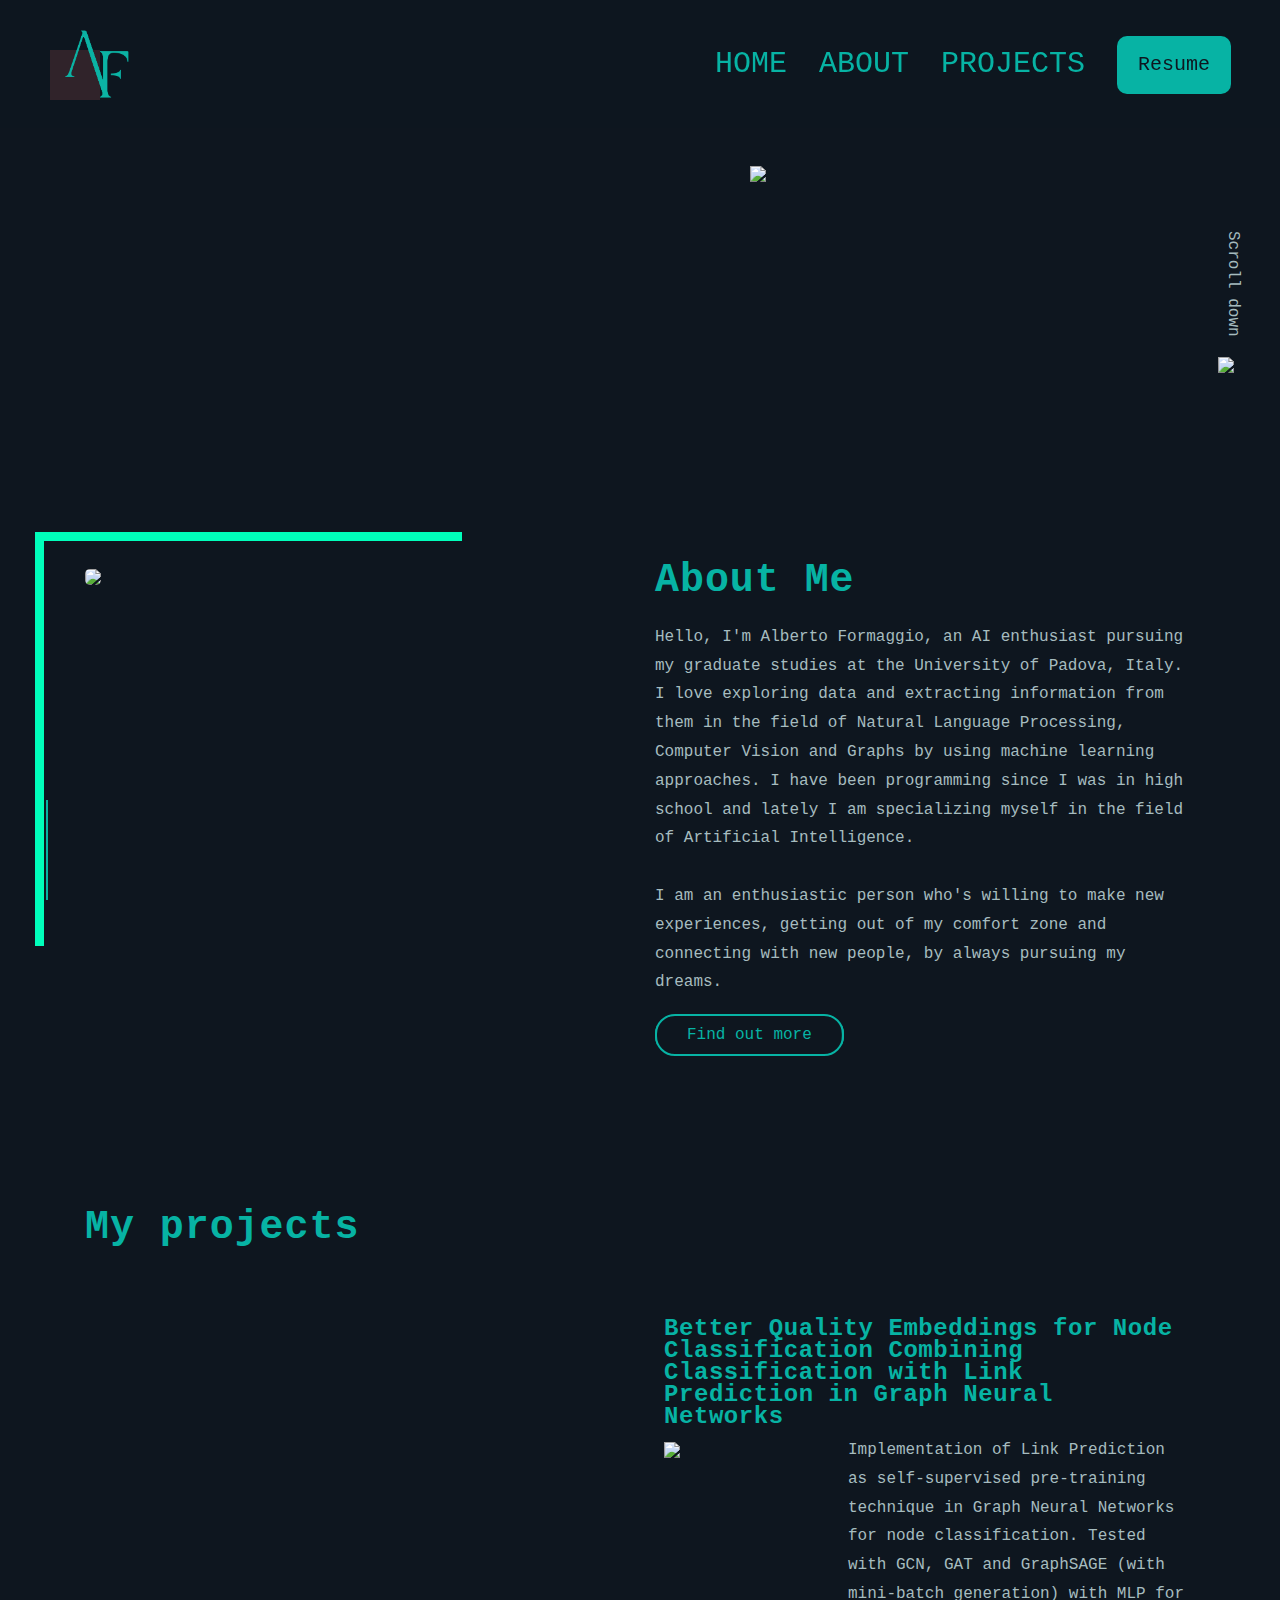
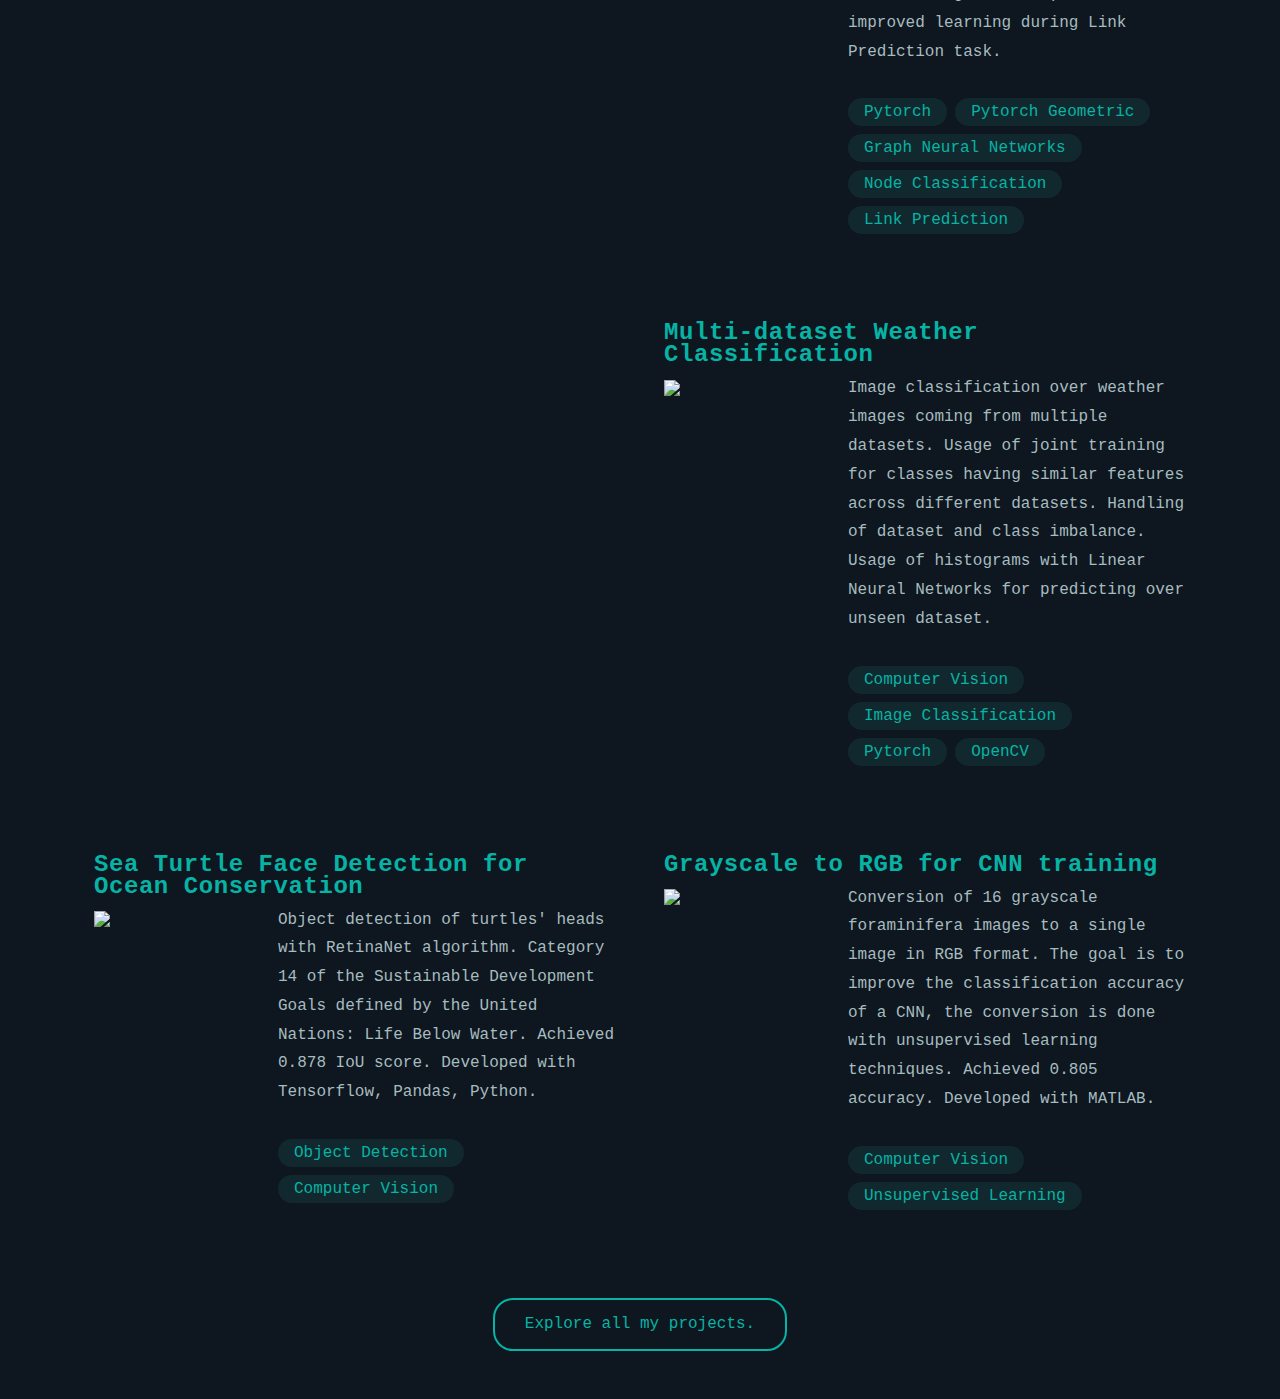
==== commit 3b91d8ac: "Added files" ====
--- a/index.html
+++ b/index.html
@@ -60,7 +60,7 @@
                                     and connecting with new people, by always pursuing my dreams.
                                 </div>
                                 <div class="contact-btn-wrapper mt-3 mt-lg-4">
-                                    <a class="home-btn" href="about.html">Go to my experiences and skills</a>
+                                    <a class="home-btn" href="about.html">Find out more</a>
                                 </div>
                             </div>
                         </div>
@@ -101,7 +101,7 @@
                         <div class="row">
                             <div class="col-12">
                                 <div class="contact-btn-wrapper mt-3 mt-lg-4 d-flex justify-content-center">
-                                    <a class="home-btn" href="about.html">Explore all my projects.</a>
+                                    <a class="home-btn" href="projects.html">Explore all my projects.</a>
                                 </div>
                             </div>
                         </div>
